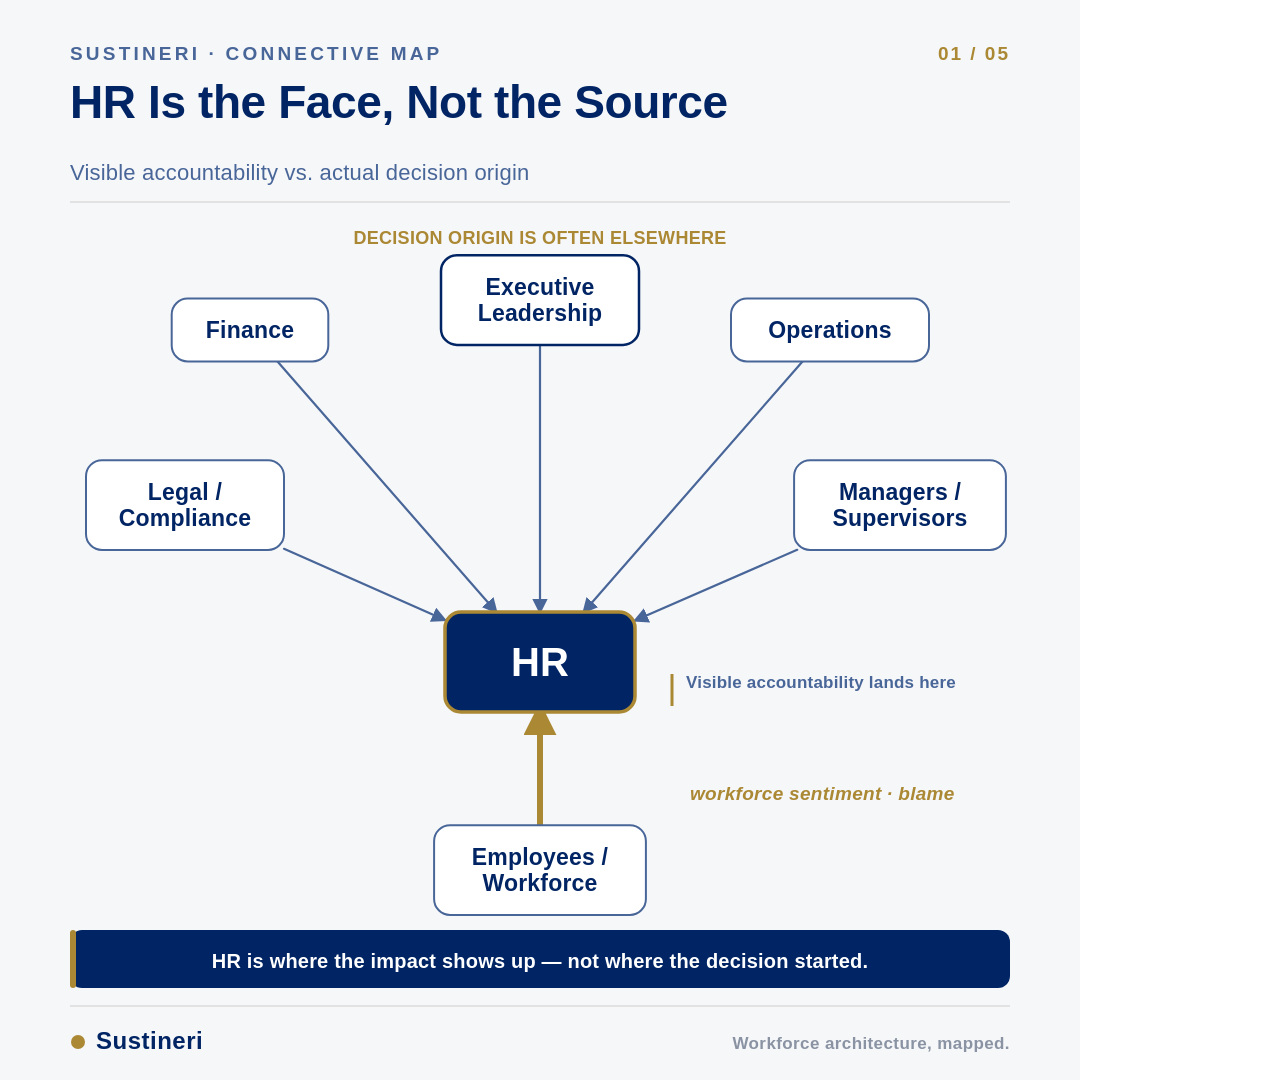
==== sustineri-hr-micro-connective-maps/maps/sustineri_hr_map_01_hr-is-the-face-not-the-source.html @ f570a5af "Add Sustineri HR micro connective map series Five 1080x1080 LinkedIn connective maps plus a contact " ====
<!doctype html>
<html><head><meta charset="utf-8"><style>
  html,body{margin:0;padding:0}
  #stage{width:1080px;height:1080px;background:#f6f7f9;position:relative;
    font-family:'Liberation Sans', Arial, sans-serif;}
</style></head>
<body><div id="stage">
<svg width="1080" height="1080" viewBox="0 0 1080 1080" xmlns="http://www.w3.org/2000/svg">
  
<defs>
  <marker id="arrow-steel" viewBox="0 0 10 10" refX="8.5" refY="5" markerWidth="7"
    markerHeight="7" orient="auto-start-reverse">
    <path d="M0,0 L10,5 L0,10 z" fill="#496699"/></marker>
  <marker id="arrow-gold" viewBox="0 0 10 10" refX="8.5" refY="5" markerWidth="7"
    markerHeight="7" orient="auto-start-reverse">
    <path d="M0,0 L10,5 L0,10 z" fill="#ab8834"/></marker>
  <marker id="arrow-gold-big" viewBox="0 0 10 10" refX="7" refY="5" markerWidth="5.5"
    markerHeight="5.5" orient="auto-start-reverse">
    <path d="M0,0 L10,5 L0,10 z" fill="#ab8834"/></marker>
  <marker id="arrow-gray" viewBox="0 0 10 10" refX="8.5" refY="5" markerWidth="7"
    markerHeight="7" orient="auto-start-reverse">
    <path d="M0,0 L10,5 L0,10 z" fill="#8a93a3"/></marker>
</defs>

  <rect x="0" y="0" width="1080" height="1080" fill="#f6f7f9"/>
  <!-- header -->
  <text x="70" y="60" font-size="19" font-weight="700" fill="#496699"
     letter-spacing="3.2" font-family="Liberation Sans, Arial, sans-serif">SUSTINERI  ·  CONNECTIVE MAP</text>
  <text x="1010" y="60" text-anchor="end" font-size="19" font-weight="700" fill="#ab8834"
     letter-spacing="2" font-family="Liberation Sans, Arial, sans-serif">01 / 05</text>
  <text x="70" y="118" font-size="46" font-weight="800" fill="#012564" font-family="Liberation Sans, Arial, sans-serif" letter-spacing="-0.4">HR Is the Face, Not the Source</text>
  <text x="70" y="180" font-size="22" font-weight="500" fill="#496699"
     font-family="Liberation Sans, Arial, sans-serif" letter-spacing="0.2">Visible accountability vs. actual decision origin</text>
  <line x1="70" y1="202" x2="1010" y2="202" stroke="#dbdbdb" stroke-width="1.5"/>
  <!-- map -->
  <path d="M 540.0 344.8 L 540.0 612.0" fill="none" stroke="#496699" stroke-width="2.2" stroke-linecap="round" marker-end="url(#arrow-steel)"/><path d="M 277.5 361.5 L 496.3 612.0" fill="none" stroke="#496699" stroke-width="2.2" stroke-linecap="round" marker-end="url(#arrow-steel)"/><path d="M 802.5 361.5 L 583.7 612.0" fill="none" stroke="#496699" stroke-width="2.2" stroke-linecap="round" marker-end="url(#arrow-steel)"/><path d="M 284.0 548.8 L 445.0 620.0" fill="none" stroke="#496699" stroke-width="2.2" stroke-linecap="round" marker-end="url(#arrow-steel)"/><path d="M 797.2 549.8 L 635.0 620.6" fill="none" stroke="#496699" stroke-width="2.2" stroke-linecap="round" marker-end="url(#arrow-steel)"/><path d="M 540.0 825.2 L 540.0 712.0" fill="none" stroke="#ab8834" stroke-width="6.0" stroke-linecap="round" marker-end="url(#arrow-gold-big)"/><rect x="441.0" y="255.2" width="198.0" height="89.7" rx="16" ry="16" fill="#ffffff" stroke="#012564" stroke-width="2.5"/><text x="540.0" y="294.5" text-anchor="middle" font-size="23" font-weight="700" fill="#012564" font-family="Liberation Sans, Arial, sans-serif" letter-spacing="0.2">Executive</text><text x="540.0" y="321.2" text-anchor="middle" font-size="23" font-weight="700" fill="#012564" font-family="Liberation Sans, Arial, sans-serif" letter-spacing="0.2">Leadership</text><rect x="171.7" y="298.5" width="156.6" height="63.0" rx="16" ry="16" fill="#ffffff" stroke="#496699" stroke-width="2"/><text x="250.0" y="337.8" text-anchor="middle" font-size="23" font-weight="600" fill="#012564" font-family="Liberation Sans, Arial, sans-serif" letter-spacing="0.2">Finance</text><rect x="731.0" y="298.5" width="198.0" height="63.0" rx="16" ry="16" fill="#ffffff" stroke="#496699" stroke-width="2"/><text x="830.0" y="337.8" text-anchor="middle" font-size="23" font-weight="600" fill="#012564" font-family="Liberation Sans, Arial, sans-serif" letter-spacing="0.2">Operations</text><rect x="86.0" y="460.2" width="198.0" height="89.7" rx="16" ry="16" fill="#ffffff" stroke="#496699" stroke-width="2"/><text x="185.0" y="499.5" text-anchor="middle" font-size="23" font-weight="600" fill="#012564" font-family="Liberation Sans, Arial, sans-serif" letter-spacing="0.2">Legal /</text><text x="185.0" y="526.2" text-anchor="middle" font-size="23" font-weight="600" fill="#012564" font-family="Liberation Sans, Arial, sans-serif" letter-spacing="0.2">Compliance</text><rect x="794.1" y="460.2" width="211.8" height="89.7" rx="16" ry="16" fill="#ffffff" stroke="#496699" stroke-width="2"/><text x="900.0" y="499.5" text-anchor="middle" font-size="23" font-weight="600" fill="#012564" font-family="Liberation Sans, Arial, sans-serif" letter-spacing="0.2">Managers /</text><text x="900.0" y="526.2" text-anchor="middle" font-size="23" font-weight="600" fill="#012564" font-family="Liberation Sans, Arial, sans-serif" letter-spacing="0.2">Supervisors</text><rect x="434.1" y="825.2" width="211.8" height="89.7" rx="16" ry="16" fill="#ffffff" stroke="#496699" stroke-width="2"/><text x="540.0" y="864.5" text-anchor="middle" font-size="23" font-weight="600" fill="#012564" font-family="Liberation Sans, Arial, sans-serif" letter-spacing="0.2">Employees /</text><text x="540.0" y="891.2" text-anchor="middle" font-size="23" font-weight="600" fill="#012564" font-family="Liberation Sans, Arial, sans-serif" letter-spacing="0.2">Workforce</text><rect x="445.0" y="612.0" width="190.0" height="100.0" rx="16" ry="16" fill="#012564" stroke="#ab8834" stroke-width="3.5"/><text x="540.0" y="675.6" text-anchor="middle" font-size="40" font-weight="700" fill="#ffffff" font-family="Liberation Sans, Arial, sans-serif" letter-spacing="0.2">HR</text><text x="540" y="244" text-anchor="middle" font-size="18" font-style="normal" font-weight="600" fill="#ab8834" font-family="Liberation Sans, Arial, sans-serif" letter-spacing="0.3">DECISION ORIGIN IS OFTEN ELSEWHERE</text><line x1="672" y1="674" x2="672" y2="706" stroke="#ab8834" stroke-width="3"/><text x="686" y="688" font-size="17" font-weight="600" fill="#496699" font-family="Liberation Sans, Arial, sans-serif" letter-spacing="0.2">Visible accountability lands here</text><text x="690" y="800" text-anchor="start" font-size="19" font-style="italic" font-weight="600" fill="#ab8834" font-family="Liberation Sans, Arial, sans-serif" letter-spacing="0.3">workforce sentiment  ·  blame</text><rect x="70" y="930" width="940" height="58" rx="12" fill="#012564"/><rect x="70" y="930" width="6" height="58" rx="3" fill="#ab8834"/><text x="540.0" y="968" text-anchor="middle" font-size="20" font-weight="600" fill="#ffffff" font-family="Liberation Sans, Arial, sans-serif" letter-spacing="0.2">HR is where the impact shows up — not where the decision started.</text>
  <!-- footer -->
  <line x1="70" y1="1006" x2="1010" y2="1006" stroke="#dbdbdb" stroke-width="1.5"/>
  <circle cx="78" cy="1042" r="7" fill="#ab8834"/>
  <text x="96" y="1049" font-size="24" font-weight="800" fill="#012564"
     letter-spacing="0.5" font-family="Liberation Sans, Arial, sans-serif">Sustineri</text>
  <text x="1010" y="1049" text-anchor="end" font-size="17" font-weight="600" fill="#8a93a3"
     letter-spacing="0.4" font-family="Liberation Sans, Arial, sans-serif">Workforce architecture, mapped.</text>
</svg>
</div></body></html>
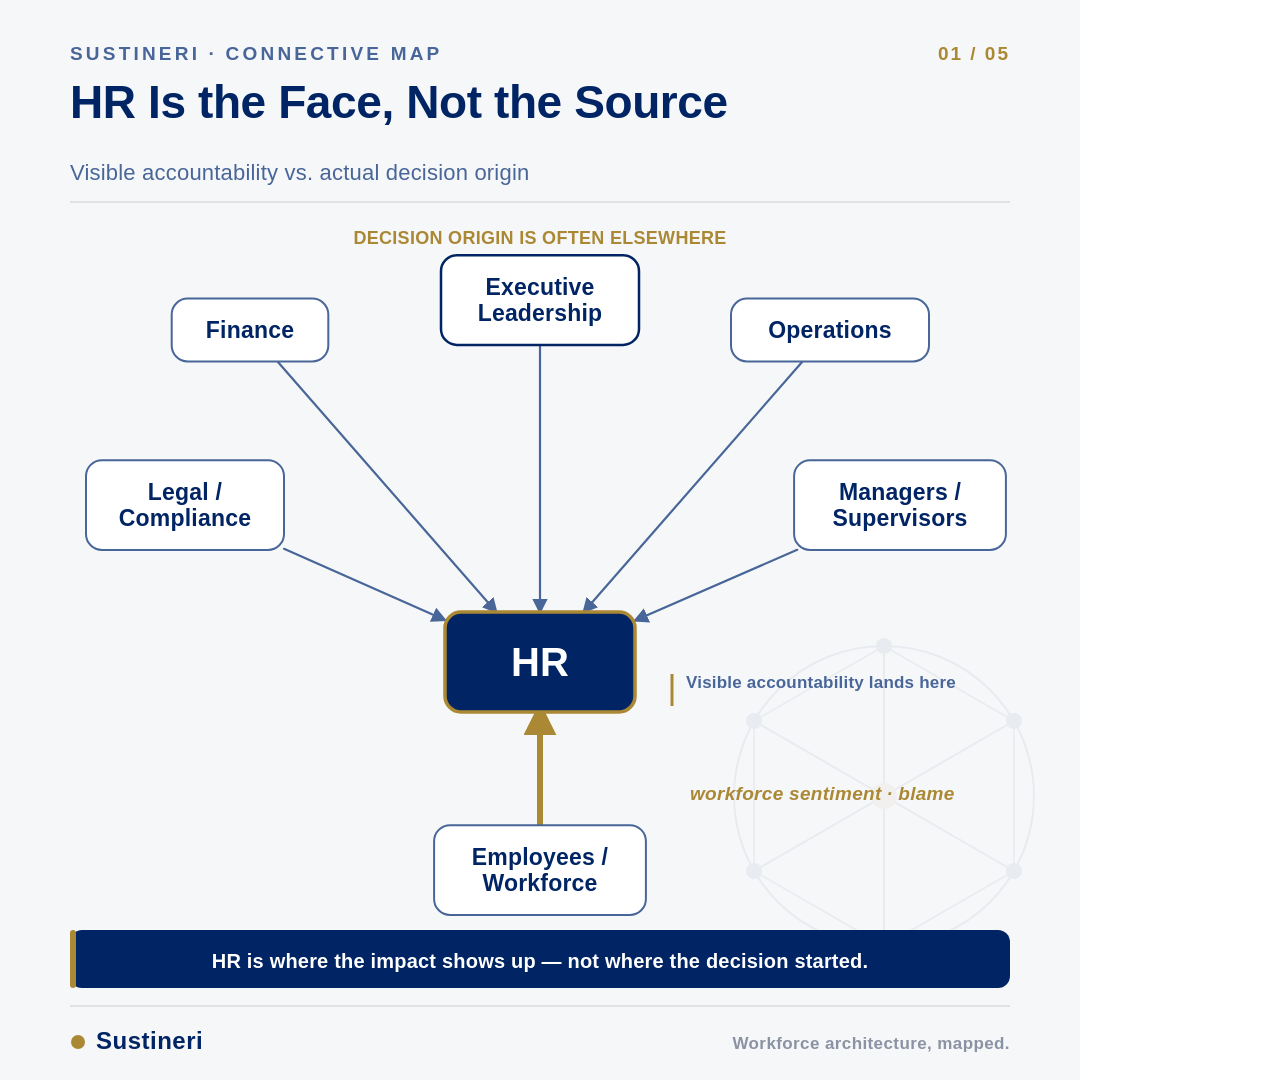
==== commit 235d65bc: "Polish pass on HR connective map series - Add subtle low-opacity Sustineri connective-emblem waterma" ====
--- a/sustineri-hr-micro-connective-maps/maps/sustineri_hr_map_01_hr-is-the-face-not-the-source.html
+++ b/sustineri-hr-micro-connective-maps/maps/sustineri_hr_map_01_hr-is-the-face-not-the-source.html
@@ -23,6 +23,7 @@
 </defs>
 
   <rect x="0" y="0" width="1080" height="1080" fill="#f6f7f9"/>
+  <g opacity="0.05"><circle cx="884" cy="796" r="150" fill="none" stroke="#012564" stroke-width="2"/><line x1="884.0" y1="646.0" x2="1013.9" y2="721.0" stroke="#012564" stroke-width="1.6"/><line x1="1013.9" y1="721.0" x2="1013.9" y2="871.0" stroke="#012564" stroke-width="1.6"/><line x1="1013.9" y1="871.0" x2="884.0" y2="946.0" stroke="#012564" stroke-width="1.6"/><line x1="884.0" y1="946.0" x2="754.1" y2="871.0" stroke="#012564" stroke-width="1.6"/><line x1="754.1" y1="871.0" x2="754.1" y2="721.0" stroke="#012564" stroke-width="1.6"/><line x1="754.1" y1="721.0" x2="884.0" y2="646.0" stroke="#012564" stroke-width="1.6"/><line x1="884" y1="796" x2="884.0" y2="646.0" stroke="#012564" stroke-width="2"/><line x1="884" y1="796" x2="1013.9" y2="721.0" stroke="#012564" stroke-width="2"/><line x1="884" y1="796" x2="1013.9" y2="871.0" stroke="#012564" stroke-width="2"/><line x1="884" y1="796" x2="884.0" y2="946.0" stroke="#012564" stroke-width="2"/><line x1="884" y1="796" x2="754.1" y2="871.0" stroke="#012564" stroke-width="2"/><line x1="884" y1="796" x2="754.1" y2="721.0" stroke="#012564" stroke-width="2"/><circle cx="884.0" cy="646.0" r="8" fill="#012564"/><circle cx="1013.9" cy="721.0" r="8" fill="#012564"/><circle cx="1013.9" cy="871.0" r="8" fill="#012564"/><circle cx="884.0" cy="946.0" r="8" fill="#012564"/><circle cx="754.1" cy="871.0" r="8" fill="#012564"/><circle cx="754.1" cy="721.0" r="8" fill="#012564"/><circle cx="884" cy="796" r="13" fill="#ab8834"/></g>
   <!-- header -->
   <text x="70" y="60" font-size="19" font-weight="700" fill="#496699"
      letter-spacing="3.2" font-family="Liberation Sans, Arial, sans-serif">SUSTINERI  ·  CONNECTIVE MAP</text>
